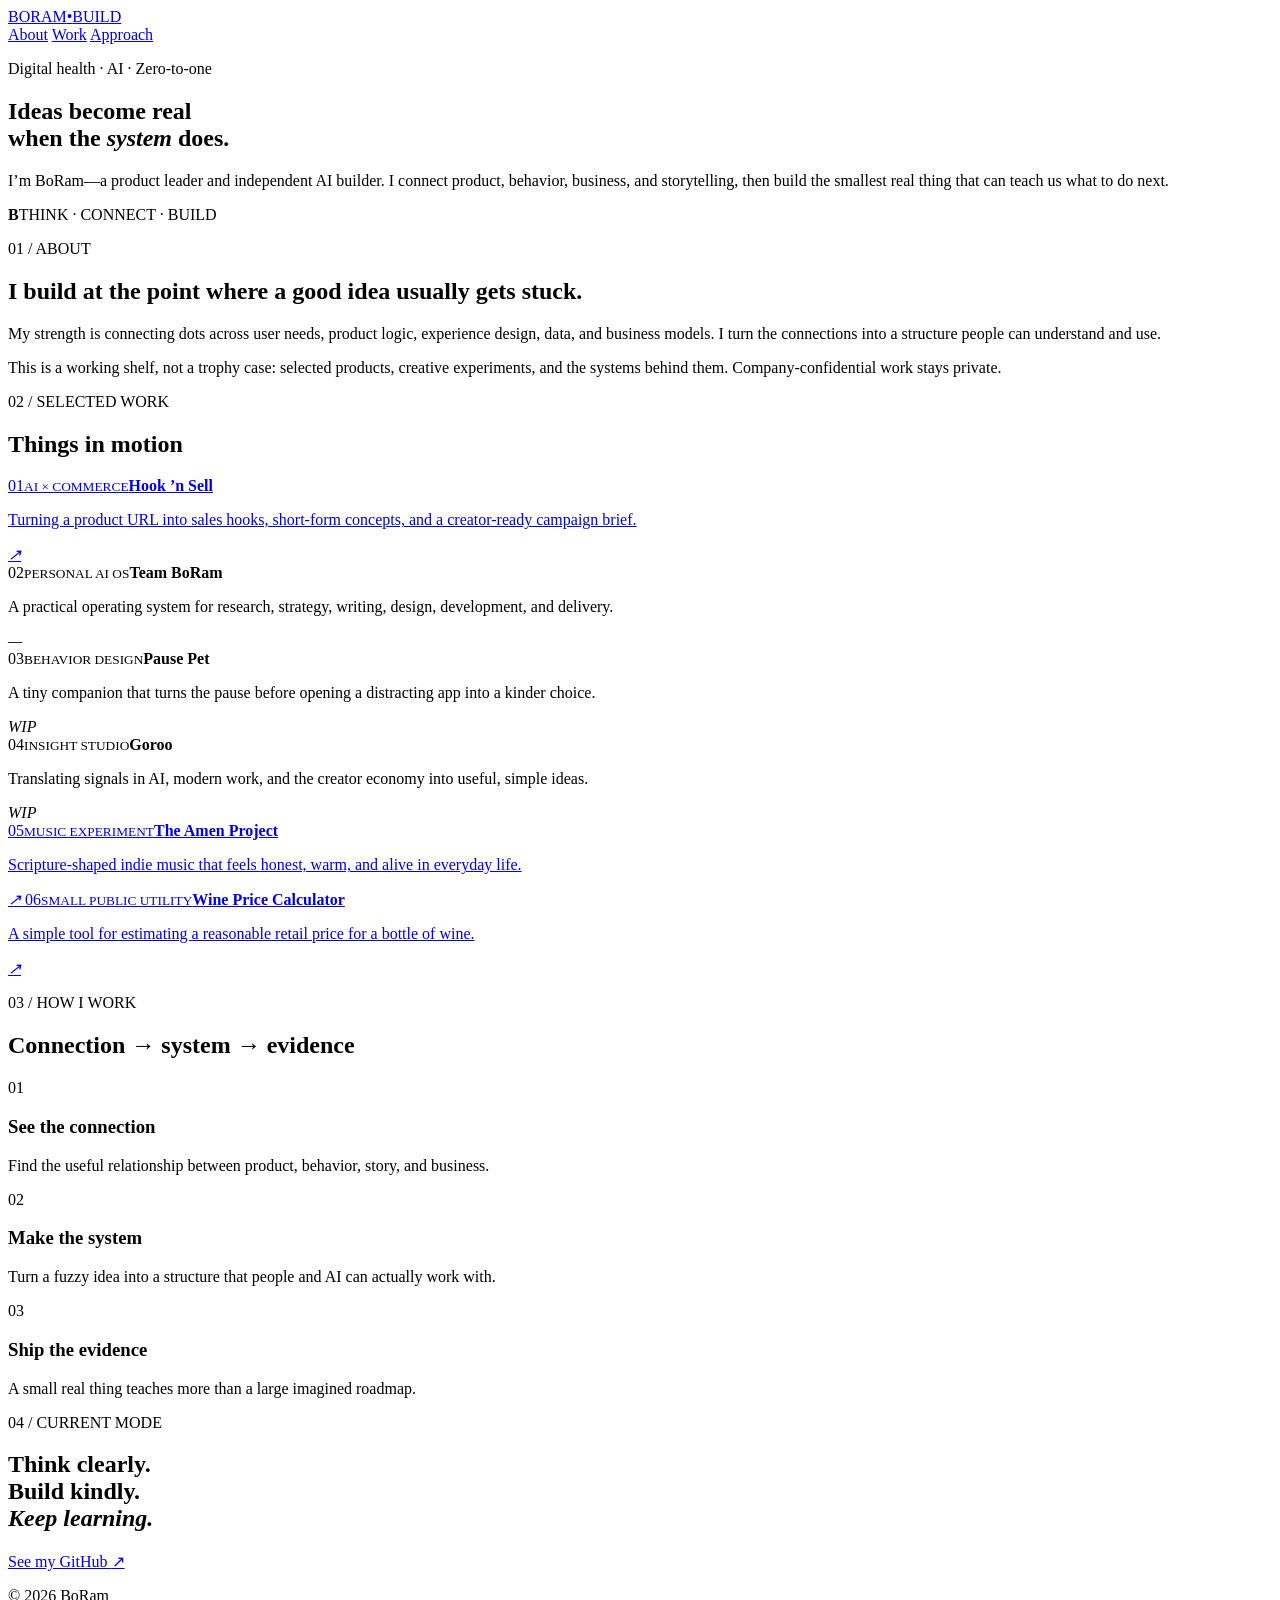
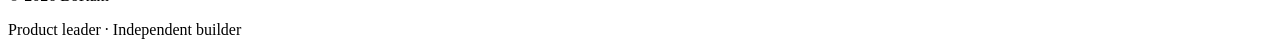
==== boram/index.html @ 6b2e0117 "Add public boram website" ====
<!DOCTYPE html>
<html lang="en">
<head>
  <meta charset="utf-8">
  <meta name="viewport" content="width=device-width, initial-scale=1">
  <meta name="description" content="BoRam is a digital health and AI product leader who turns ideas into clear, useful, buildable systems.">
  <meta name="theme-color" content="#f3efe6">
  <meta property="og:title" content="BoRam — Product leader &amp; independent AI builder">
  <meta property="og:description" content="Connecting product, behavior, AI, and storytelling—then building the smallest real thing that can teach us what to do next.">
  <meta property="og:type" content="website">
  <title>BoRam — Product leader &amp; independent AI builder</title>
  <link rel="stylesheet" href="styles.css">
</head>
<body>
  <header class="site-header wrap">
    <a class="wordmark" href="#top" aria-label="BoRam home">BORAM<span>•</span>BUILD</a>
    <nav aria-label="Main navigation">
      <a href="#about">About</a>
      <a href="#work">Work</a>
      <a href="#approach">Approach</a>
    </nav>
  </header>

  <main id="top">
    <section class="hero wrap">
      <p class="eyebrow"><span></span> Digital health · AI · Zero-to-one</p>
      <h1>Ideas become real<br>when the <em>system</em> does.</h1>
      <div class="hero-foot">
        <p>I’m BoRam—a product leader and independent AI builder. I connect product, behavior, business, and storytelling, then build the smallest real thing that can teach us what to do next.</p>
        <div class="stamp" aria-hidden="true"><b>B</b><span>THINK · CONNECT · BUILD</span></div>
      </div>
    </section>

    <section id="about" class="about band">
      <div class="wrap split">
        <p class="section-no">01 / ABOUT</p>
        <div>
          <h2>I build at the point where a good idea usually gets stuck.</h2>
          <div class="columns">
            <p>My strength is connecting dots across user needs, product logic, experience design, data, and business models. I turn the connections into a structure people can understand and use.</p>
            <p>This is a working shelf, not a trophy case: selected products, creative experiments, and the systems behind them. Company-confidential work stays private.</p>
          </div>
        </div>
      </div>
    </section>

    <section id="work" class="work wrap">
      <div class="section-title split">
        <p class="section-no">02 / SELECTED WORK</p>
        <h2>Things in motion</h2>
      </div>
      <div class="project-list">
        <a class="project" href="https://www.instagram.com/hooknsell/" target="_blank" rel="noreferrer">
          <span class="num">01</span><span><small>AI × COMMERCE</small><strong>Hook ’n Sell</strong></span>
          <p>Turning a product URL into sales hooks, short-form concepts, and a creator-ready campaign brief.</p><i>↗</i>
        </a>
        <article class="project">
          <span class="num">02</span><span><small>PERSONAL AI OS</small><strong>Team BoRam</strong></span>
          <p>A practical operating system for research, strategy, writing, design, development, and delivery.</p><i>—</i>
        </article>
        <article class="project">
          <span class="num">03</span><span><small>BEHAVIOR DESIGN</small><strong>Pause Pet</strong></span>
          <p>A tiny companion that turns the pause before opening a distracting app into a kinder choice.</p><i>WIP</i>
        </article>
        <article class="project">
          <span class="num">04</span><span><small>INSIGHT STUDIO</small><strong>Goroo</strong></span>
          <p>Translating signals in AI, modern work, and the creator economy into useful, simple ideas.</p><i>WIP</i>
        </article>
        <a class="project" href="https://www.youtube.com/@theamenproject-b2v" target="_blank" rel="noreferrer">
          <span class="num">05</span><span><small>MUSIC EXPERIMENT</small><strong>The Amen Project</strong></span>
          <p>Scripture-shaped indie music that feels honest, warm, and alive in everyday life.</p><i>↗</i>
        </a>
        <a class="project" href="https://github.com/BB-BK-TK/wine_price_calculator" target="_blank" rel="noreferrer">
          <span class="num">06</span><span><small>SMALL PUBLIC UTILITY</small><strong>Wine Price Calculator</strong></span>
          <p>A simple tool for estimating a reasonable retail price for a bottle of wine.</p><i>↗</i>
        </a>
      </div>
    </section>

    <section id="approach" class="approach">
      <div class="wrap">
        <div class="section-title split inverse">
          <p class="section-no">03 / HOW I WORK</p>
          <h2>Connection → system → evidence</h2>
        </div>
        <div class="principles">
          <article><span>01</span><h3>See the connection</h3><p>Find the useful relationship between product, behavior, story, and business.</p></article>
          <article><span>02</span><h3>Make the system</h3><p>Turn a fuzzy idea into a structure that people and AI can actually work with.</p></article>
          <article><span>03</span><h3>Ship the evidence</h3><p>A small real thing teaches more than a large imagined roadmap.</p></article>
        </div>
      </div>
    </section>

    <section class="closing wrap">
      <p class="section-no">04 / CURRENT MODE</p>
      <h2>Think clearly.<br>Build kindly.<br><em>Keep learning.</em></h2>
      <a class="button" href="https://github.com/BB-BK-TK" target="_blank" rel="noreferrer">See my GitHub <span>↗</span></a>
    </section>
  </main>

  <footer class="wrap"><p>© 2026 BoRam</p><p>Product leader · Independent builder</p></footer>
</body>
</html>
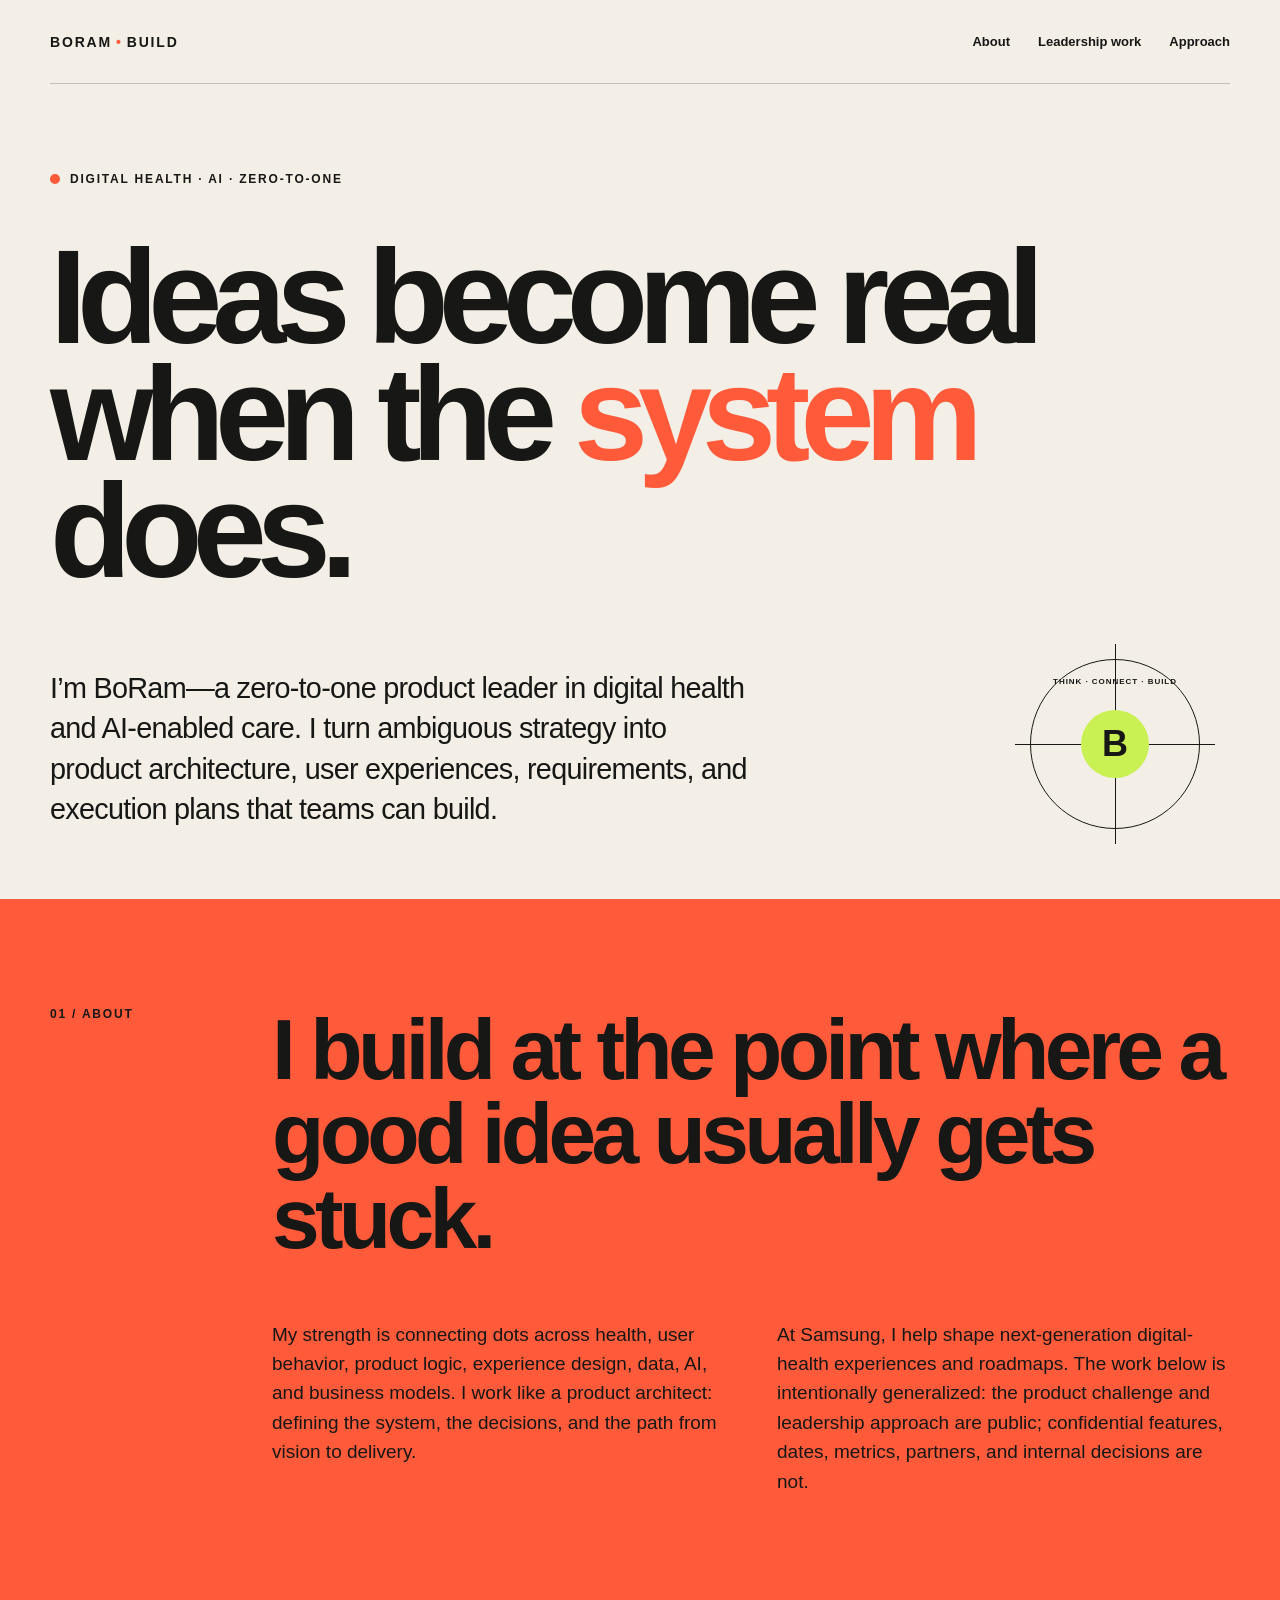
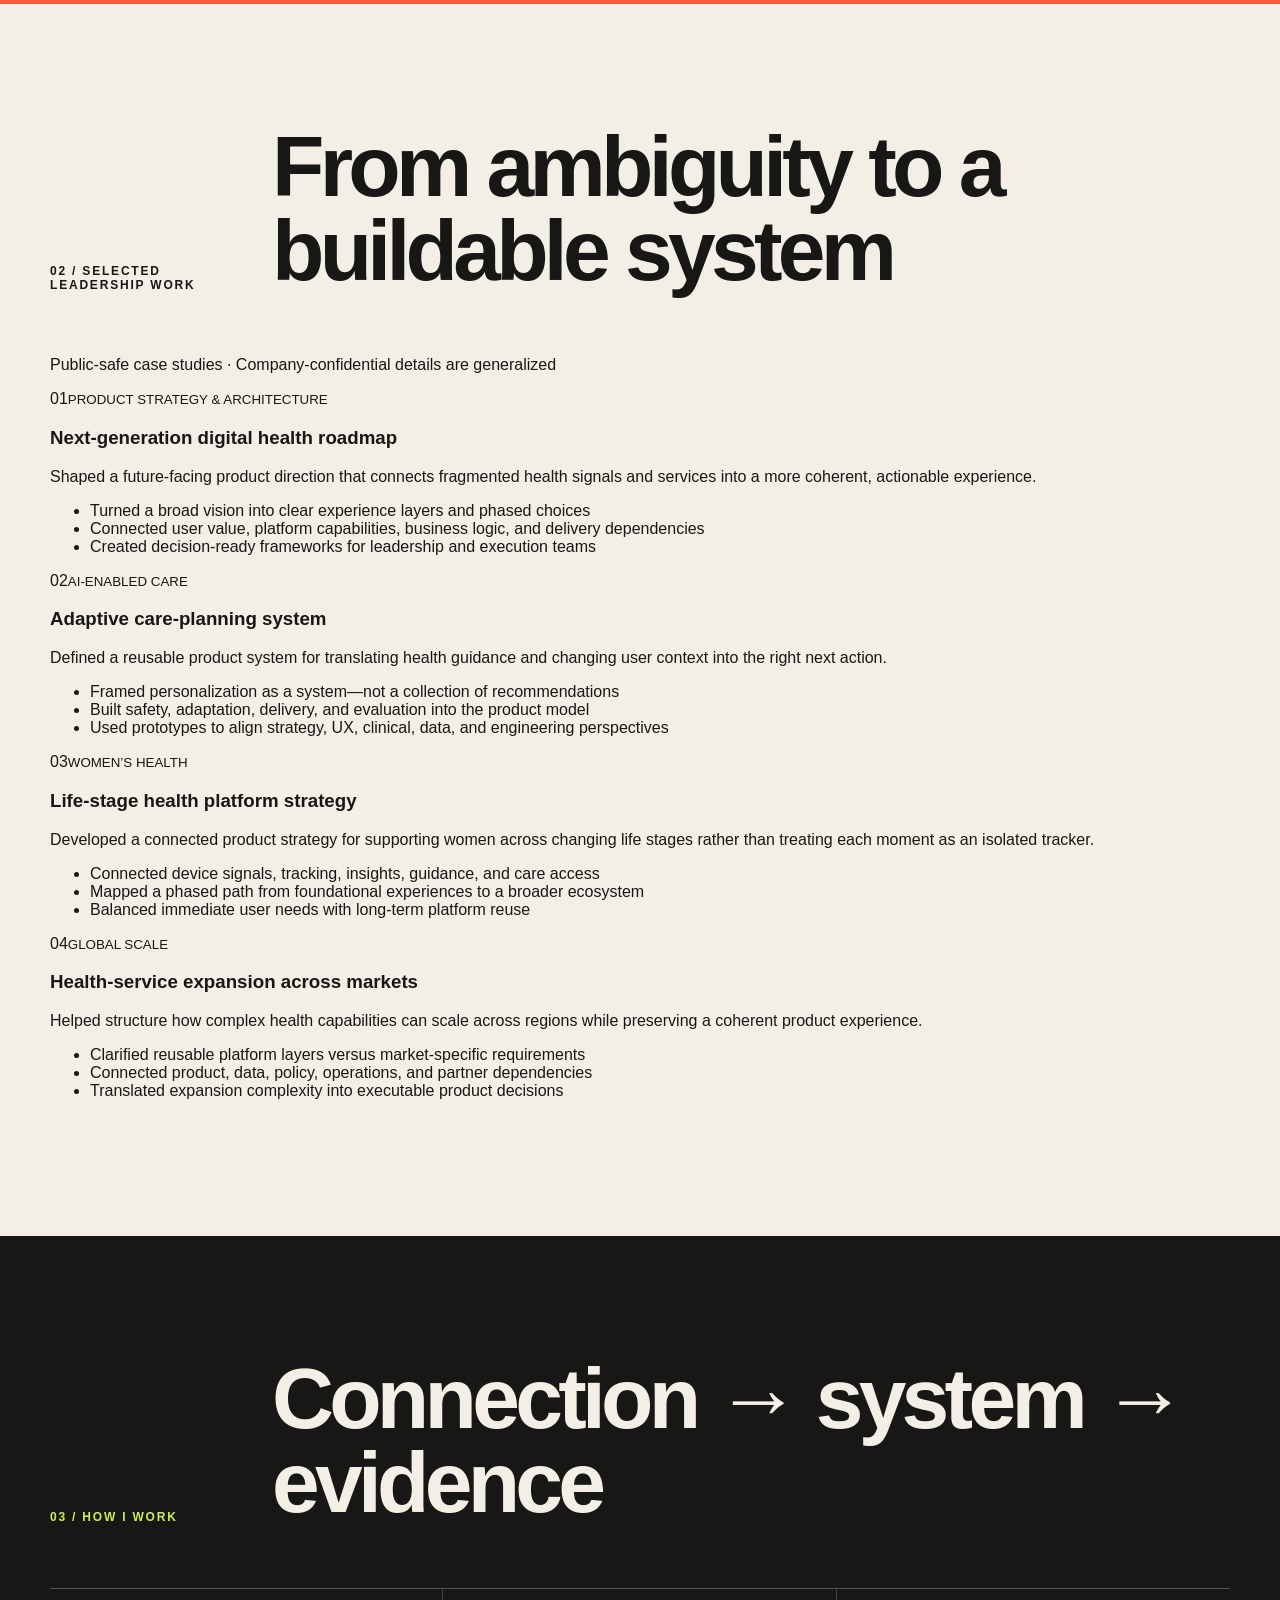
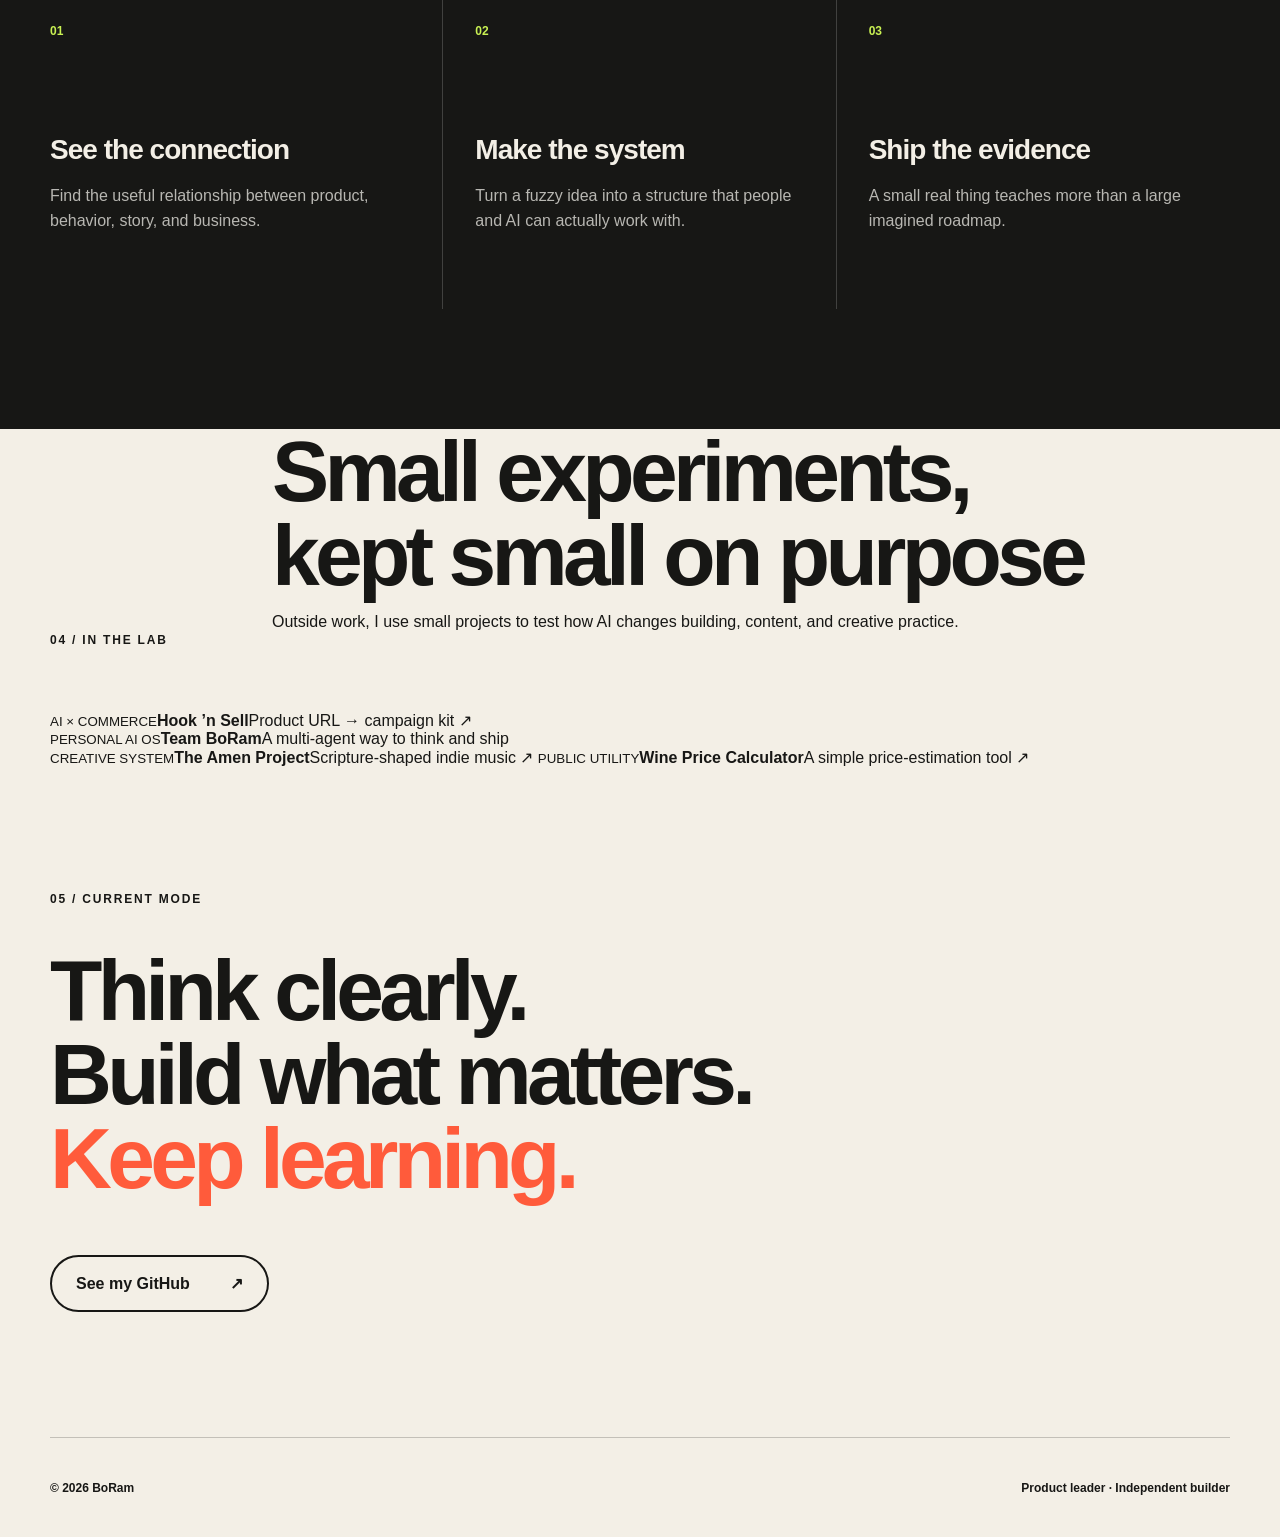
==== commit db236077: "Reframe BoRam site around professional leadership work" ====
--- a/boram/index.html
+++ b/boram/index.html
@@ -5,10 +5,10 @@
   <meta name="viewport" content="width=device-width, initial-scale=1">
   <meta name="description" content="BoRam is a digital health and AI product leader who turns ideas into clear, useful, buildable systems.">
   <meta name="theme-color" content="#f3efe6">
-  <meta property="og:title" content="BoRam — Product leader &amp; independent AI builder">
-  <meta property="og:description" content="Connecting product, behavior, AI, and storytelling—then building the smallest real thing that can teach us what to do next.">
+  <meta property="og:title" content="BoRam — Zero-to-One Product Leader">
+  <meta property="og:description" content="Digital health and AI product leadership: turning ambiguous strategy into decision-ready systems, experiences, and execution.">
   <meta property="og:type" content="website">
-  <title>BoRam — Product leader &amp; independent AI builder</title>
+  <title>BoRam — Zero-to-One Product Leader</title>
   <link rel="stylesheet" href="styles.css">
 </head>
 <body>
@@ -16,7 +16,7 @@
     <a class="wordmark" href="#top" aria-label="BoRam home">BORAM<span>•</span>BUILD</a>
     <nav aria-label="Main navigation">
       <a href="#about">About</a>
-      <a href="#work">Work</a>
+      <a href="#work">Leadership work</a>
       <a href="#approach">Approach</a>
     </nav>
   </header>
@@ -26,7 +26,7 @@
       <p class="eyebrow"><span></span> Digital health · AI · Zero-to-one</p>
       <h1>Ideas become real<br>when the <em>system</em> does.</h1>
       <div class="hero-foot">
-        <p>I’m BoRam—a product leader and independent AI builder. I connect product, behavior, business, and storytelling, then build the smallest real thing that can teach us what to do next.</p>
+        <p>I’m BoRam—a zero-to-one product leader in digital health and AI-enabled care. I turn ambiguous strategy into product architecture, user experiences, requirements, and execution plans that teams can build.</p>
         <div class="stamp" aria-hidden="true"><b>B</b><span>THINK · CONNECT · BUILD</span></div>
       </div>
     </section>
@@ -37,8 +37,8 @@
         <div>
           <h2>I build at the point where a good idea usually gets stuck.</h2>
           <div class="columns">
-            <p>My strength is connecting dots across user needs, product logic, experience design, data, and business models. I turn the connections into a structure people can understand and use.</p>
-            <p>This is a working shelf, not a trophy case: selected products, creative experiments, and the systems behind them. Company-confidential work stays private.</p>
+            <p>My strength is connecting dots across health, user behavior, product logic, experience design, data, AI, and business models. I work like a product architect: defining the system, the decisions, and the path from vision to delivery.</p>
+            <p>At Samsung, I help shape next-generation digital-health experiences and roadmaps. The work below is intentionally generalized: the product challenge and leadership approach are public; confidential features, dates, metrics, partners, and internal decisions are not.</p>
           </div>
         </div>
       </div>
@@ -46,34 +46,35 @@
 
     <section id="work" class="work wrap">
       <div class="section-title split">
-        <p class="section-no">02 / SELECTED WORK</p>
-        <h2>Things in motion</h2>
+        <p class="section-no">02 / SELECTED LEADERSHIP WORK</p>
+        <h2>From ambiguity to a buildable system</h2>
       </div>
-      <div class="project-list">
-        <a class="project" href="https://www.instagram.com/hooknsell/" target="_blank" rel="noreferrer">
-          <span class="num">01</span><span><small>AI × COMMERCE</small><strong>Hook ’n Sell</strong></span>
-          <p>Turning a product URL into sales hooks, short-form concepts, and a creator-ready campaign brief.</p><i>↗</i>
-        </a>
-        <article class="project">
-          <span class="num">02</span><span><small>PERSONAL AI OS</small><strong>Team BoRam</strong></span>
-          <p>A practical operating system for research, strategy, writing, design, development, and delivery.</p><i>—</i>
+      <p class="confidentiality">Public-safe case studies · Company-confidential details are generalized</p>
+      <div class="case-grid">
+        <article class="case">
+          <div class="case-head"><span>01</span><small>PRODUCT STRATEGY &amp; ARCHITECTURE</small></div>
+          <h3>Next-generation digital health roadmap</h3>
+          <p>Shaped a future-facing product direction that connects fragmented health signals and services into a more coherent, actionable experience.</p>
+          <ul><li>Turned a broad vision into clear experience layers and phased choices</li><li>Connected user value, platform capabilities, business logic, and delivery dependencies</li><li>Created decision-ready frameworks for leadership and execution teams</li></ul>
         </article>
-        <article class="project">
-          <span class="num">03</span><span><small>BEHAVIOR DESIGN</small><strong>Pause Pet</strong></span>
-          <p>A tiny companion that turns the pause before opening a distracting app into a kinder choice.</p><i>WIP</i>
+        <article class="case featured">
+          <div class="case-head"><span>02</span><small>AI-ENABLED CARE</small></div>
+          <h3>Adaptive care-planning system</h3>
+          <p>Defined a reusable product system for translating health guidance and changing user context into the right next action.</p>
+          <ul><li>Framed personalization as a system—not a collection of recommendations</li><li>Built safety, adaptation, delivery, and evaluation into the product model</li><li>Used prototypes to align strategy, UX, clinical, data, and engineering perspectives</li></ul>
         </article>
-        <article class="project">
-          <span class="num">04</span><span><small>INSIGHT STUDIO</small><strong>Goroo</strong></span>
-          <p>Translating signals in AI, modern work, and the creator economy into useful, simple ideas.</p><i>WIP</i>
+        <article class="case">
+          <div class="case-head"><span>03</span><small>WOMEN’S HEALTH</small></div>
+          <h3>Life-stage health platform strategy</h3>
+          <p>Developed a connected product strategy for supporting women across changing life stages rather than treating each moment as an isolated tracker.</p>
+          <ul><li>Connected device signals, tracking, insights, guidance, and care access</li><li>Mapped a phased path from foundational experiences to a broader ecosystem</li><li>Balanced immediate user needs with long-term platform reuse</li></ul>
         </article>
-        <a class="project" href="https://www.youtube.com/@theamenproject-b2v" target="_blank" rel="noreferrer">
-          <span class="num">05</span><span><small>MUSIC EXPERIMENT</small><strong>The Amen Project</strong></span>
-          <p>Scripture-shaped indie music that feels honest, warm, and alive in everyday life.</p><i>↗</i>
-        </a>
-        <a class="project" href="https://github.com/BB-BK-TK/wine_price_calculator" target="_blank" rel="noreferrer">
-          <span class="num">06</span><span><small>SMALL PUBLIC UTILITY</small><strong>Wine Price Calculator</strong></span>
-          <p>A simple tool for estimating a reasonable retail price for a bottle of wine.</p><i>↗</i>
-        </a>
+        <article class="case">
+          <div class="case-head"><span>04</span><small>GLOBAL SCALE</small></div>
+          <h3>Health-service expansion across markets</h3>
+          <p>Helped structure how complex health capabilities can scale across regions while preserving a coherent product experience.</p>
+          <ul><li>Clarified reusable platform layers versus market-specific requirements</li><li>Connected product, data, policy, operations, and partner dependencies</li><li>Translated expansion complexity into executable product decisions</li></ul>
+        </article>
       </div>
     </section>
 
@@ -91,9 +92,22 @@
       </div>
     </section>
 
+    <section class="lab wrap">
+      <div class="section-title split">
+        <p class="section-no">04 / IN THE LAB</p>
+        <div><h2>Small experiments,<br>kept small on purpose</h2><p class="lab-intro">Outside work, I use small projects to test how AI changes building, content, and creative practice.</p></div>
+      </div>
+      <div class="lab-list">
+        <a href="https://www.instagram.com/hooknsell/" target="_blank" rel="noreferrer"><small>AI × COMMERCE</small><strong>Hook ’n Sell</strong><span>Product URL → campaign kit ↗</span></a>
+        <article><small>PERSONAL AI OS</small><strong>Team BoRam</strong><span>A multi-agent way to think and ship</span></article>
+        <a href="https://www.youtube.com/@theamenproject-b2v" target="_blank" rel="noreferrer"><small>CREATIVE SYSTEM</small><strong>The Amen Project</strong><span>Scripture-shaped indie music ↗</span></a>
+        <a href="https://github.com/BB-BK-TK/wine_price_calculator" target="_blank" rel="noreferrer"><small>PUBLIC UTILITY</small><strong>Wine Price Calculator</strong><span>A simple price-estimation tool ↗</span></a>
+      </div>
+    </section>
+
     <section class="closing wrap">
-      <p class="section-no">04 / CURRENT MODE</p>
-      <h2>Think clearly.<br>Build kindly.<br><em>Keep learning.</em></h2>
+      <p class="section-no">05 / CURRENT MODE</p>
+      <h2>Think clearly.<br>Build what matters.<br><em>Keep learning.</em></h2>
       <a class="button" href="https://github.com/BB-BK-TK" target="_blank" rel="noreferrer">See my GitHub <span>↗</span></a>
     </section>
   </main>
--- a/boram/styles.css
+++ b/boram/styles.css
@@ -0,0 +1,9 @@
+:root{--paper:#f3efe6;--ink:#171715;--coral:#ff5b3b;--lime:#c9f153;--muted:#6d6960;--line:rgba(23,23,21,.22)}
+*{box-sizing:border-box}html{scroll-behavior:smooth}body{margin:0;background:var(--paper);color:var(--ink);font-family:Arial,"Helvetica Neue",sans-serif}a{color:inherit;text-decoration:none}.wrap{width:min(1180px,calc(100% - 48px));margin:auto}
+.site-header{height:84px;display:flex;align-items:center;justify-content:space-between;border-bottom:1px solid var(--line)}.wordmark{font-size:14px;font-weight:900;letter-spacing:.13em}.wordmark span{color:var(--coral);margin:0 4px}.site-header nav{display:flex;gap:28px;font-size:13px;font-weight:800}.site-header nav a:hover{color:var(--coral)}
+.hero{min-height:720px;padding:88px 0 70px}.eyebrow,.section-no{margin:0;font-size:12px;font-weight:900;letter-spacing:.15em;text-transform:uppercase}.eyebrow{display:flex;align-items:center;gap:10px}.eyebrow span{width:10px;height:10px;background:var(--coral);border-radius:50%}.hero h1{margin:52px 0 0;font-size:clamp(64px,10.4vw,142px);line-height:.88;letter-spacing:-.075em}.hero h1 em,.closing em{color:var(--coral);font-style:normal}.hero-foot{margin-top:70px;display:grid;grid-template-columns:1fr 200px;gap:50px;align-items:end}.hero-foot>p{max-width:700px;margin:0;font-size:clamp(20px,2.25vw,29px);line-height:1.4;letter-spacing:-.025em}.stamp{width:170px;height:170px;border:1px solid var(--ink);border-radius:50%;display:grid;place-items:center;position:relative}.stamp:before,.stamp:after{content:"";position:absolute;background:var(--ink)}.stamp:before{width:1px;height:200px}.stamp:after{height:1px;width:200px}.stamp b{z-index:1;width:68px;height:68px;border-radius:50%;display:grid;place-items:center;background:var(--lime);font-size:36px}.stamp span{position:absolute;top:17px;font-size:8px;letter-spacing:.12em;font-weight:900}
+.band{background:var(--coral);padding:108px 0}.split{display:grid;grid-template-columns:190px 1fr;gap:32px}.about h2,.section-title h2,.closing h2{margin:0;font-size:clamp(44px,6.7vw,86px);line-height:.98;letter-spacing:-.055em}.columns{display:grid;grid-template-columns:1fr 1fr;gap:52px;margin-top:60px}.columns p{margin:0;font-size:19px;line-height:1.55}
+.work{padding:120px 0}.section-title{align-items:end;margin-bottom:64px}.project-list{border-top:1px solid var(--ink)}.project{min-height:150px;display:grid;grid-template-columns:60px 245px 1fr 44px;gap:26px;align-items:center;border-bottom:1px solid var(--line);transition:background .18s,padding .18s}.project[href]:hover{background:var(--lime);padding:0 22px}.project .num{font-size:12px;font-weight:900}.project small{display:block;margin-bottom:8px;color:var(--muted);font-weight:800;letter-spacing:.12em}.project strong{font-size:30px;letter-spacing:-.04em}.project p{max-width:600px;margin:0;color:var(--muted);font-size:16px;line-height:1.5}.project i{text-align:right;font-style:normal;font-size:14px;font-weight:900}
+.approach{padding:120px 0;background:var(--ink);color:var(--paper)}.inverse .section-no{color:var(--lime)}.principles{display:grid;grid-template-columns:repeat(3,1fr);border-top:1px solid rgba(255,255,255,.25)}.principles article{min-height:320px;padding:32px;border-right:1px solid rgba(255,255,255,.18)}.principles article:first-child{padding-left:0}.principles article:last-child{border:0}.principles span{color:var(--lime);font-size:12px;font-weight:900}.principles h3{margin:95px 0 18px;font-size:28px;letter-spacing:-.035em}.principles p{color:#b8b7b2;font-size:16px;line-height:1.55}
+.closing{padding:125px 0}.closing h2{margin:42px 0 55px}.button{display:inline-flex;gap:40px;align-items:center;padding:17px 24px;border:2px solid var(--ink);border-radius:999px;font-weight:900}.button:hover{background:var(--ink);color:var(--paper)}footer{min-height:100px;display:flex;justify-content:space-between;align-items:center;border-top:1px solid var(--line);font-size:12px;font-weight:800}
+@media(max-width:760px){.wrap{width:min(100% - 28px,1180px)}.site-header{height:70px}.site-header nav{gap:14px}.site-header nav a:first-child{display:none}.hero{min-height:auto;padding:68px 0}.hero h1{font-size:clamp(58px,17vw,90px)}.hero-foot,.split,.columns,.principles{grid-template-columns:1fr}.stamp{display:none}.band,.work,.approach,.closing{padding:76px 0}.split,.columns{gap:34px}.section-title{gap:30px}.project{grid-template-columns:38px 1fr 34px;padding:25px 0;gap:16px}.project p{grid-column:2/4}.project i{grid-column:3;grid-row:1}.project[href]:hover{padding:25px 10px}.principles article,.principles article:first-child{min-height:auto;padding:32px 0;border-right:0;border-bottom:1px solid rgba(255,255,255,.18)}.principles h3{margin-top:34px}footer{padding:28px 0;gap:8px;align-items:flex-start;flex-direction:column}}
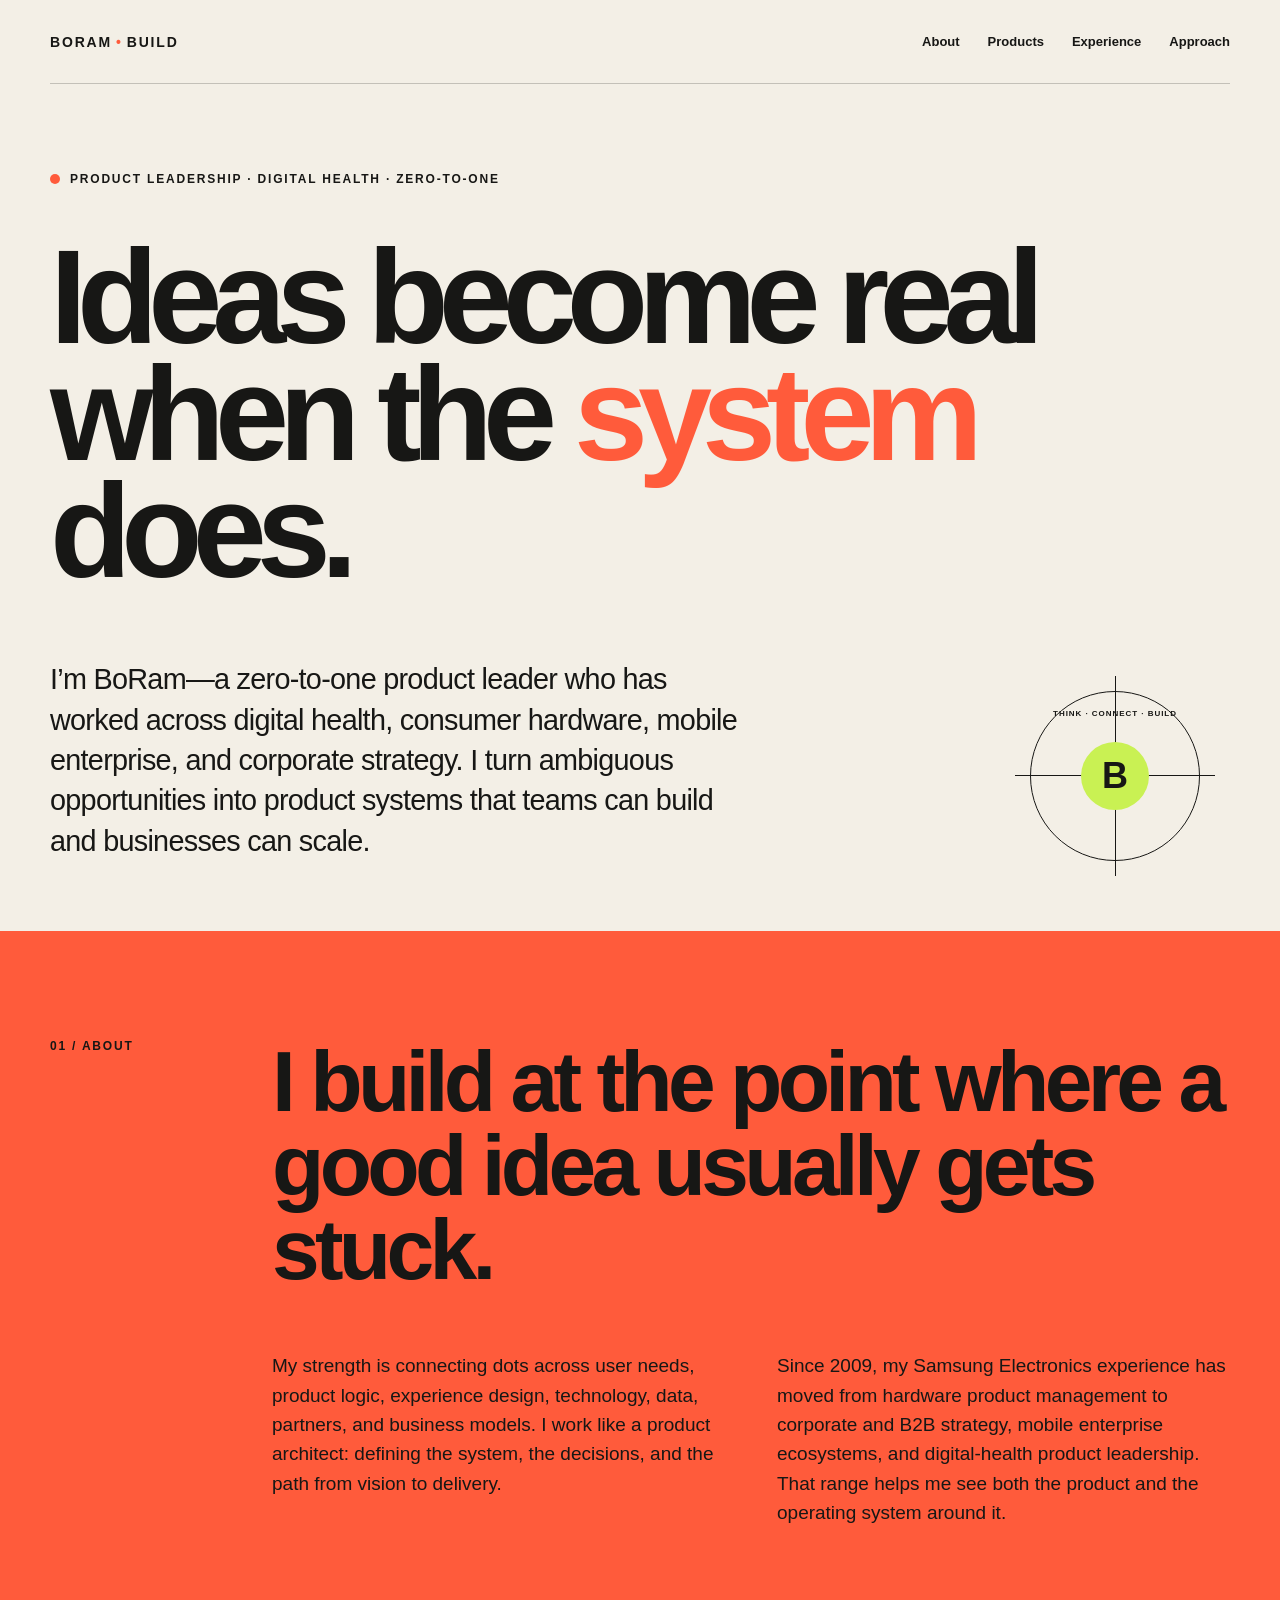
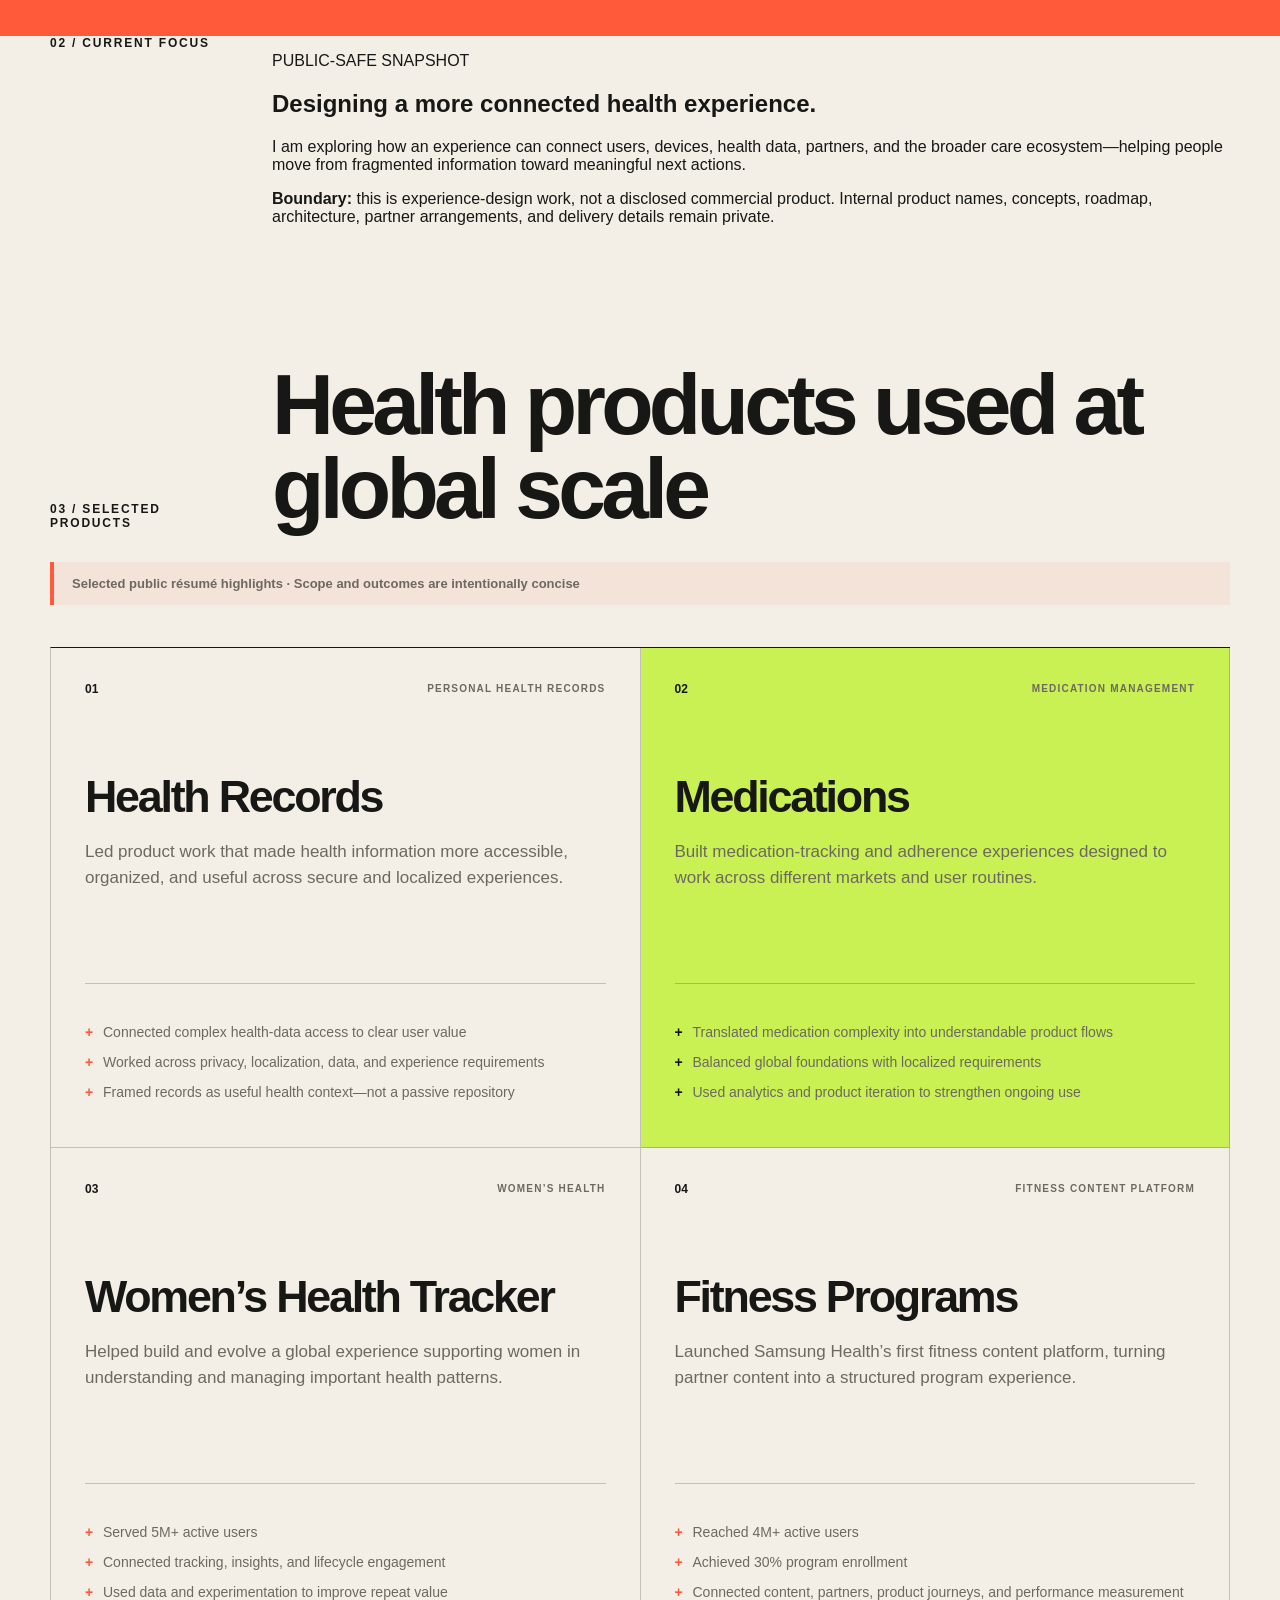
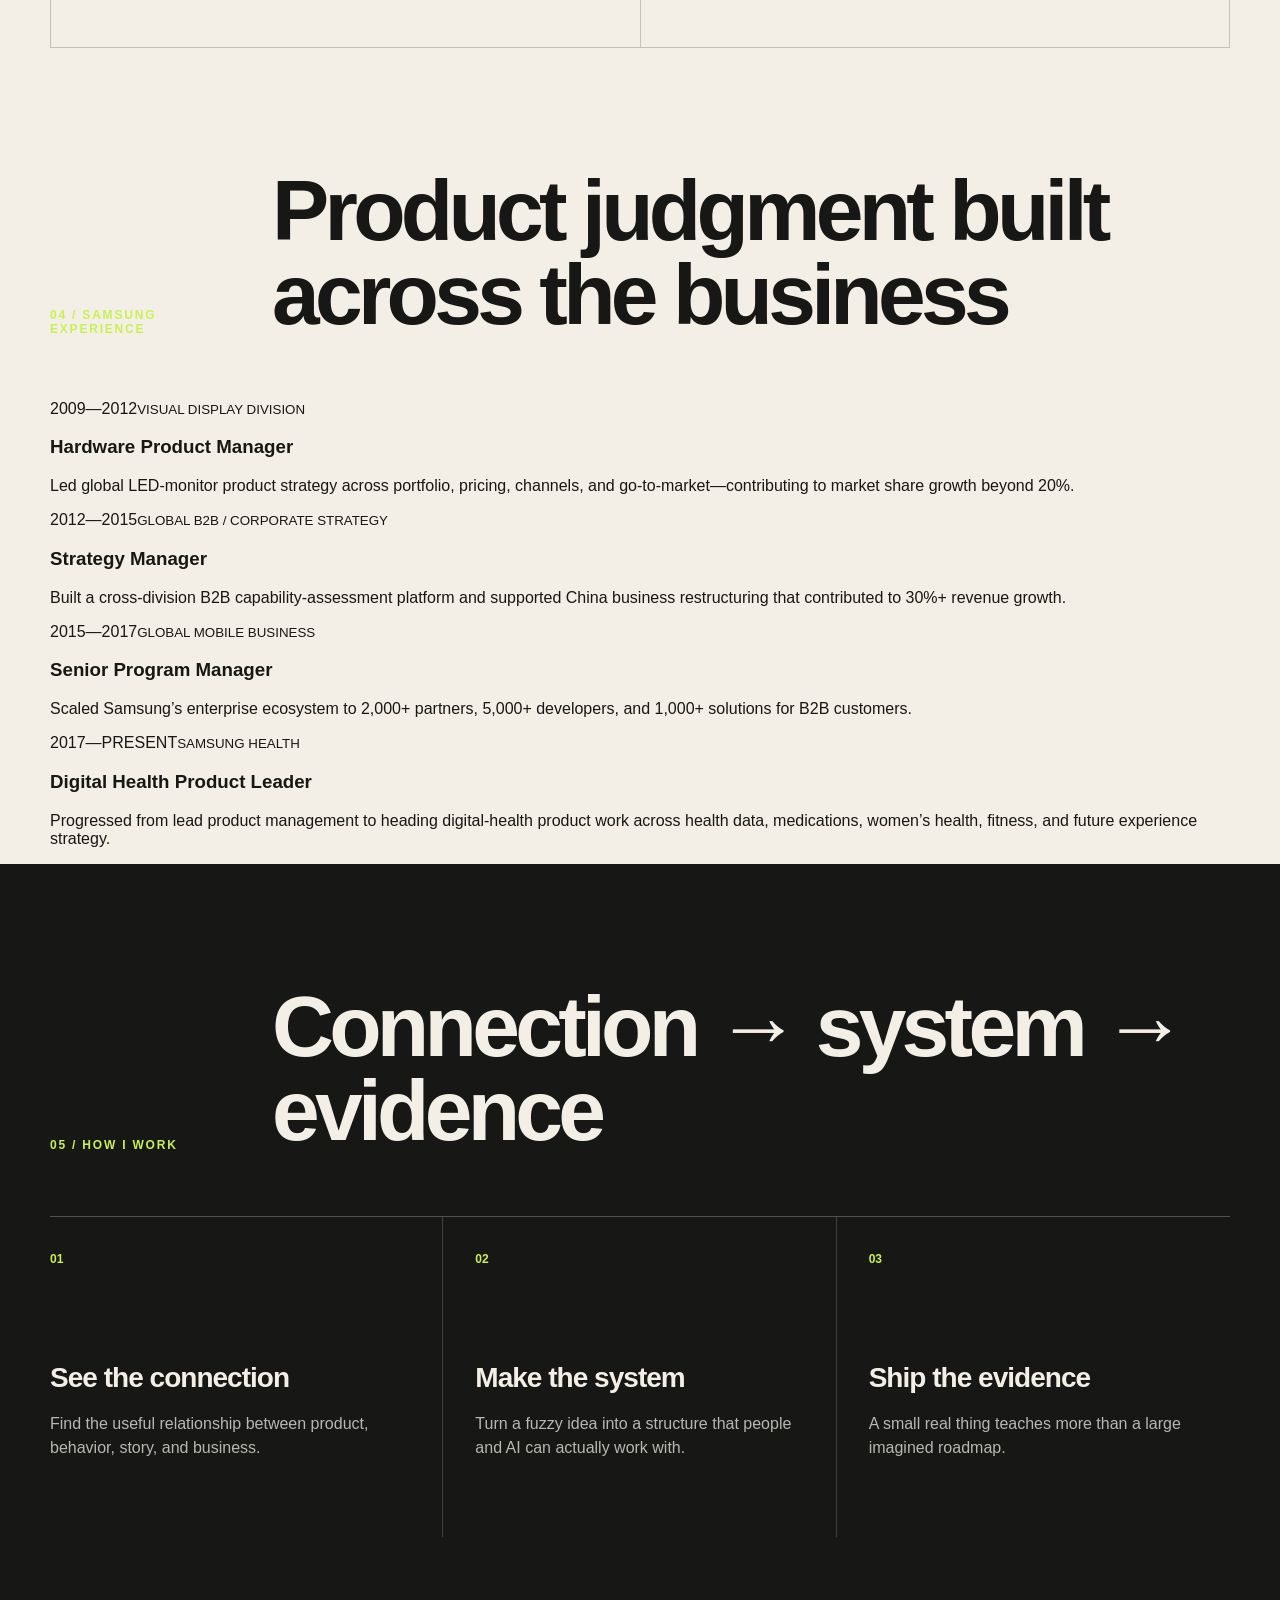
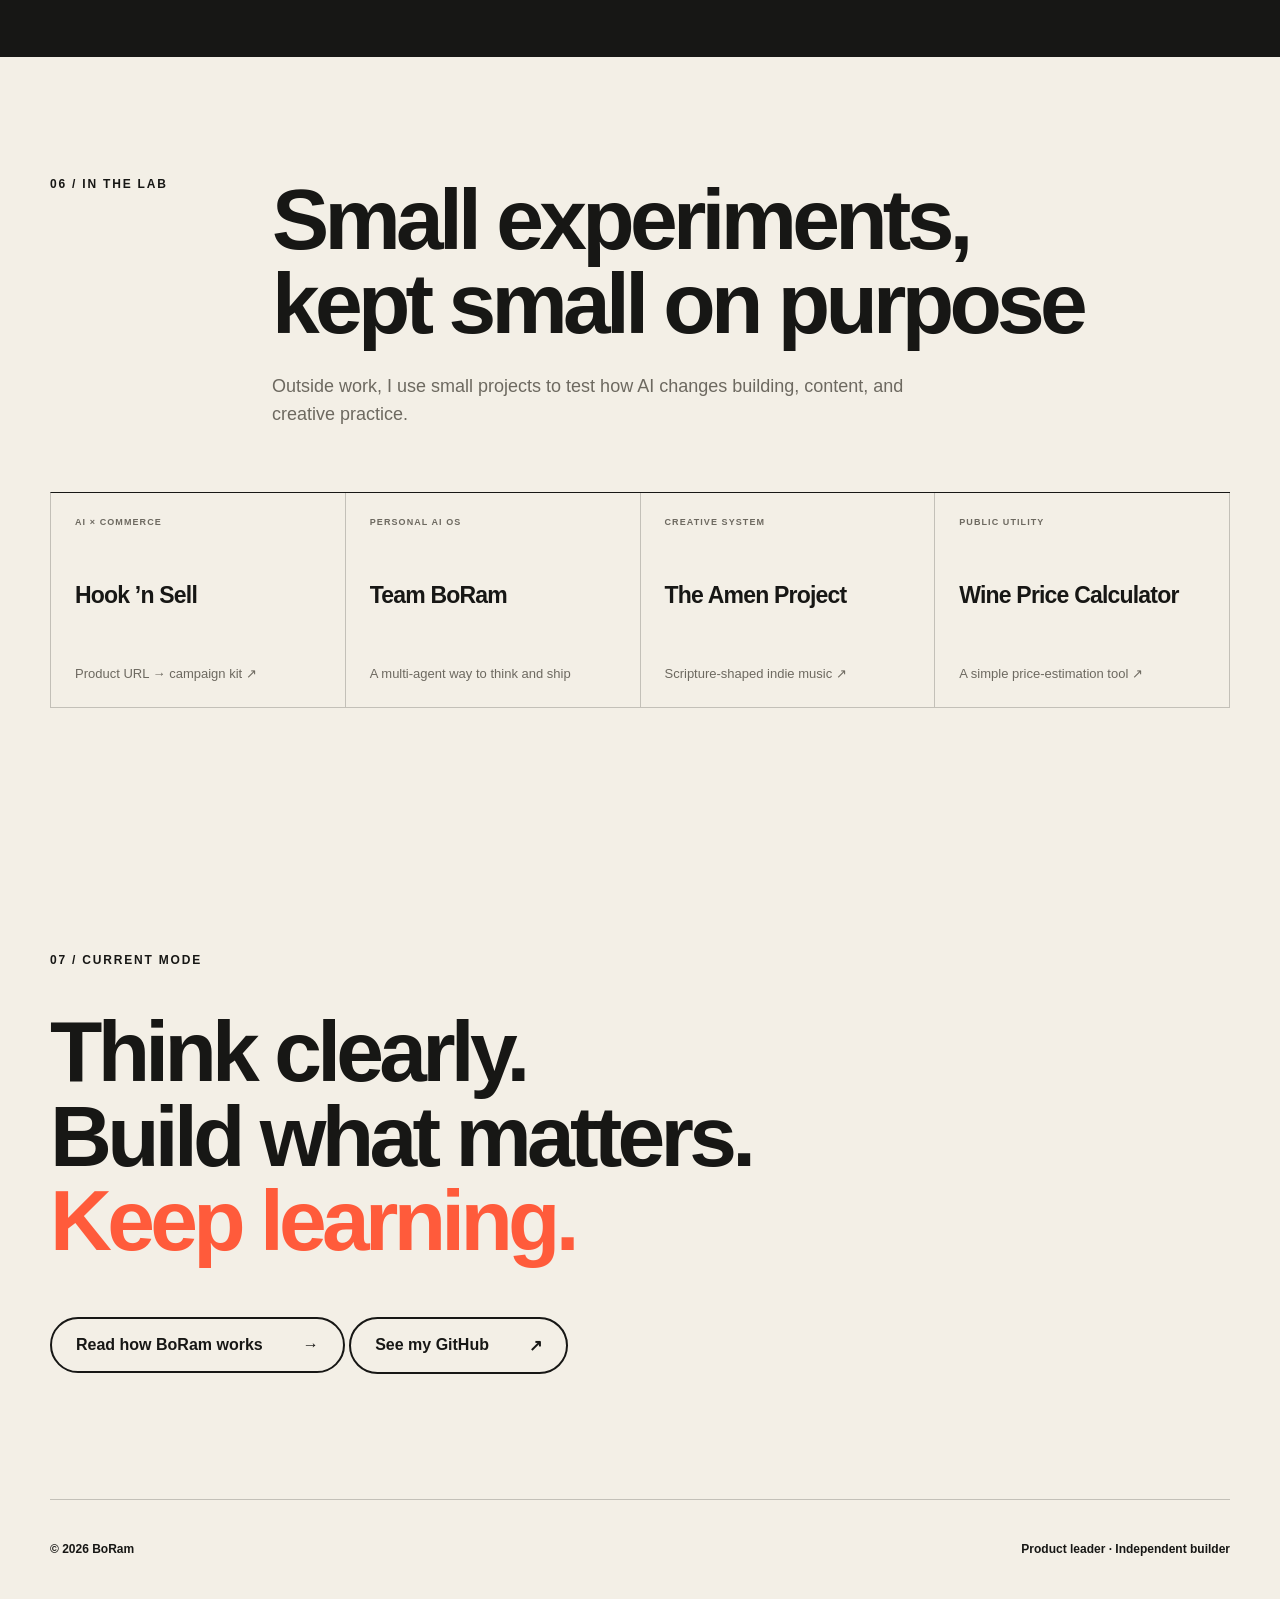
==== commit 5a7dc67e: "Publish approved BoRam portfolio and public work guide" ====
--- a/boram/index.html
+++ b/boram/index.html
@@ -3,10 +3,10 @@
 <head>
   <meta charset="utf-8">
   <meta name="viewport" content="width=device-width, initial-scale=1">
-  <meta name="description" content="BoRam is a digital health and AI product leader who turns ideas into clear, useful, buildable systems.">
+  <meta name="description" content="BoRam is a zero-to-one product leader with experience across digital health, consumer hardware, enterprise ecosystems, and corporate strategy.">
   <meta name="theme-color" content="#f3efe6">
   <meta property="og:title" content="BoRam — Zero-to-One Product Leader">
-  <meta property="og:description" content="Digital health and AI product leadership: turning ambiguous strategy into decision-ready systems, experiences, and execution.">
+  <meta property="og:description" content="Product leadership across digital health, hardware, enterprise ecosystems, and corporate strategy.">
   <meta property="og:type" content="website">
   <title>BoRam — Zero-to-One Product Leader</title>
   <link rel="stylesheet" href="styles.css">
@@ -16,17 +16,18 @@
     <a class="wordmark" href="#top" aria-label="BoRam home">BORAM<span>•</span>BUILD</a>
     <nav aria-label="Main navigation">
       <a href="#about">About</a>
-      <a href="#work">Leadership work</a>
+      <a href="#work">Products</a>
+      <a href="#experience">Experience</a>
       <a href="#approach">Approach</a>
     </nav>
   </header>
 
   <main id="top">
     <section class="hero wrap">
-      <p class="eyebrow"><span></span> Digital health · AI · Zero-to-one</p>
+      <p class="eyebrow"><span></span> Product leadership · Digital health · Zero-to-one</p>
       <h1>Ideas become real<br>when the <em>system</em> does.</h1>
       <div class="hero-foot">
-        <p>I’m BoRam—a zero-to-one product leader in digital health and AI-enabled care. I turn ambiguous strategy into product architecture, user experiences, requirements, and execution plans that teams can build.</p>
+        <p>I’m BoRam—a zero-to-one product leader who has worked across digital health, consumer hardware, mobile enterprise, and corporate strategy. I turn ambiguous opportunities into product systems that teams can build and businesses can scale.</p>
         <div class="stamp" aria-hidden="true"><b>B</b><span>THINK · CONNECT · BUILD</span></div>
       </div>
     </section>
@@ -37,51 +38,94 @@
         <div>
           <h2>I build at the point where a good idea usually gets stuck.</h2>
           <div class="columns">
-            <p>My strength is connecting dots across health, user behavior, product logic, experience design, data, AI, and business models. I work like a product architect: defining the system, the decisions, and the path from vision to delivery.</p>
-            <p>At Samsung, I help shape next-generation digital-health experiences and roadmaps. The work below is intentionally generalized: the product challenge and leadership approach are public; confidential features, dates, metrics, partners, and internal decisions are not.</p>
+            <p>My strength is connecting dots across user needs, product logic, experience design, technology, data, partners, and business models. I work like a product architect: defining the system, the decisions, and the path from vision to delivery.</p>
+            <p>Since 2009, my Samsung Electronics experience has moved from hardware product management to corporate and B2B strategy, mobile enterprise ecosystems, and digital-health product leadership. That range helps me see both the product and the operating system around it.</p>
           </div>
+        </div>
+      </div>
+    </section>
+
+    <section class="current-focus">
+      <div class="wrap split">
+        <p class="section-no">02 / CURRENT FOCUS</p>
+        <div class="focus-copy">
+          <p class="focus-label">PUBLIC-SAFE SNAPSHOT</p>
+          <h2>Designing a more connected health experience.</h2>
+          <p>I am exploring how an experience can connect users, devices, health data, partners, and the broader care ecosystem—helping people move from fragmented information toward meaningful next actions.</p>
+          <p class="boundary"><strong>Boundary:</strong> this is experience-design work, not a disclosed commercial product. Internal product names, concepts, roadmap, architecture, partner arrangements, and delivery details remain private.</p>
         </div>
       </div>
     </section>
 
     <section id="work" class="work wrap">
       <div class="section-title split">
-        <p class="section-no">02 / SELECTED LEADERSHIP WORK</p>
-        <h2>From ambiguity to a buildable system</h2>
+        <p class="section-no">03 / SELECTED PRODUCTS</p>
+        <h2>Health products used at global scale</h2>
       </div>
-      <p class="confidentiality">Public-safe case studies · Company-confidential details are generalized</p>
+      <p class="confidentiality">Selected public résumé highlights · Scope and outcomes are intentionally concise</p>
       <div class="case-grid">
         <article class="case">
-          <div class="case-head"><span>01</span><small>PRODUCT STRATEGY &amp; ARCHITECTURE</small></div>
-          <h3>Next-generation digital health roadmap</h3>
-          <p>Shaped a future-facing product direction that connects fragmented health signals and services into a more coherent, actionable experience.</p>
-          <ul><li>Turned a broad vision into clear experience layers and phased choices</li><li>Connected user value, platform capabilities, business logic, and delivery dependencies</li><li>Created decision-ready frameworks for leadership and execution teams</li></ul>
+          <div class="case-head"><span>01</span><small>PERSONAL HEALTH RECORDS</small></div>
+          <h3>Health Records</h3>
+          <p>Led product work that made health information more accessible, organized, and useful across secure and localized experiences.</p>
+          <ul><li>Connected complex health-data access to clear user value</li><li>Worked across privacy, localization, data, and experience requirements</li><li>Framed records as useful health context—not a passive repository</li></ul>
         </article>
         <article class="case featured">
-          <div class="case-head"><span>02</span><small>AI-ENABLED CARE</small></div>
-          <h3>Adaptive care-planning system</h3>
-          <p>Defined a reusable product system for translating health guidance and changing user context into the right next action.</p>
-          <ul><li>Framed personalization as a system—not a collection of recommendations</li><li>Built safety, adaptation, delivery, and evaluation into the product model</li><li>Used prototypes to align strategy, UX, clinical, data, and engineering perspectives</li></ul>
+          <div class="case-head"><span>02</span><small>MEDICATION MANAGEMENT</small></div>
+          <h3>Medications</h3>
+          <p>Built medication-tracking and adherence experiences designed to work across different markets and user routines.</p>
+          <ul><li>Translated medication complexity into understandable product flows</li><li>Balanced global foundations with localized requirements</li><li>Used analytics and product iteration to strengthen ongoing use</li></ul>
         </article>
         <article class="case">
           <div class="case-head"><span>03</span><small>WOMEN’S HEALTH</small></div>
-          <h3>Life-stage health platform strategy</h3>
-          <p>Developed a connected product strategy for supporting women across changing life stages rather than treating each moment as an isolated tracker.</p>
-          <ul><li>Connected device signals, tracking, insights, guidance, and care access</li><li>Mapped a phased path from foundational experiences to a broader ecosystem</li><li>Balanced immediate user needs with long-term platform reuse</li></ul>
+          <h3>Women’s Health Tracker</h3>
+          <p>Helped build and evolve a global experience supporting women in understanding and managing important health patterns.</p>
+          <ul><li>Served 5M+ active users</li><li>Connected tracking, insights, and lifecycle engagement</li><li>Used data and experimentation to improve repeat value</li></ul>
         </article>
         <article class="case">
-          <div class="case-head"><span>04</span><small>GLOBAL SCALE</small></div>
-          <h3>Health-service expansion across markets</h3>
-          <p>Helped structure how complex health capabilities can scale across regions while preserving a coherent product experience.</p>
-          <ul><li>Clarified reusable platform layers versus market-specific requirements</li><li>Connected product, data, policy, operations, and partner dependencies</li><li>Translated expansion complexity into executable product decisions</li></ul>
+          <div class="case-head"><span>04</span><small>FITNESS CONTENT PLATFORM</small></div>
+          <h3>Fitness Programs</h3>
+          <p>Launched Samsung Health’s first fitness content platform, turning partner content into a structured program experience.</p>
+          <ul><li>Reached 4M+ active users</li><li>Achieved 30% program enrollment</li><li>Connected content, partners, product journeys, and performance measurement</li></ul>
         </article>
+      </div>
+    </section>
+
+    <section id="experience" class="experience band-dark">
+      <div class="wrap">
+        <div class="section-title split inverse">
+          <p class="section-no">04 / SAMSUNG EXPERIENCE</p>
+          <h2>Product judgment built across the business</h2>
+        </div>
+        <div class="timeline">
+          <article>
+            <div class="time-head"><span>2009—2012</span><small>VISUAL DISPLAY DIVISION</small></div>
+            <h3>Hardware Product Manager</h3>
+            <p>Led global LED-monitor product strategy across portfolio, pricing, channels, and go-to-market—contributing to market share growth beyond 20%.</p>
+          </article>
+          <article>
+            <div class="time-head"><span>2012—2015</span><small>GLOBAL B2B / CORPORATE STRATEGY</small></div>
+            <h3>Strategy Manager</h3>
+            <p>Built a cross-division B2B capability-assessment platform and supported China business restructuring that contributed to 30%+ revenue growth.</p>
+          </article>
+          <article>
+            <div class="time-head"><span>2015—2017</span><small>GLOBAL MOBILE BUSINESS</small></div>
+            <h3>Senior Program Manager</h3>
+            <p>Scaled Samsung’s enterprise ecosystem to 2,000+ partners, 5,000+ developers, and 1,000+ solutions for B2B customers.</p>
+          </article>
+          <article>
+            <div class="time-head"><span>2017—PRESENT</span><small>SAMSUNG HEALTH</small></div>
+            <h3>Digital Health Product Leader</h3>
+            <p>Progressed from lead product management to heading digital-health product work across health data, medications, women’s health, fitness, and future experience strategy.</p>
+          </article>
+        </div>
       </div>
     </section>
 
     <section id="approach" class="approach">
       <div class="wrap">
         <div class="section-title split inverse">
-          <p class="section-no">03 / HOW I WORK</p>
+          <p class="section-no">05 / HOW I WORK</p>
           <h2>Connection → system → evidence</h2>
         </div>
         <div class="principles">
@@ -94,7 +138,7 @@
 
     <section class="lab wrap">
       <div class="section-title split">
-        <p class="section-no">04 / IN THE LAB</p>
+        <p class="section-no">06 / IN THE LAB</p>
         <div><h2>Small experiments,<br>kept small on purpose</h2><p class="lab-intro">Outside work, I use small projects to test how AI changes building, content, and creative practice.</p></div>
       </div>
       <div class="lab-list">
@@ -106,9 +150,12 @@
     </section>
 
     <section class="closing wrap">
-      <p class="section-no">05 / CURRENT MODE</p>
+      <p class="section-no">07 / CURRENT MODE</p>
       <h2>Think clearly.<br>Build what matters.<br><em>Keep learning.</em></h2>
-      <a class="button" href="https://github.com/BB-BK-TK" target="_blank" rel="noreferrer">See my GitHub <span>↗</span></a>
+      <div class="button-row">
+        <a class="button primary" href="HOW_BORAM_WORKS.md">Read how BoRam works <span>→</span></a>
+        <a class="button" href="https://github.com/BB-BK-TK" target="_blank" rel="noreferrer">See my GitHub <span>↗</span></a>
+      </div>
     </section>
   </main>
 
--- a/boram/styles.css
+++ b/boram/styles.css
@@ -3,7 +3,7 @@
 .site-header{height:84px;display:flex;align-items:center;justify-content:space-between;border-bottom:1px solid var(--line)}.wordmark{font-size:14px;font-weight:900;letter-spacing:.13em}.wordmark span{color:var(--coral);margin:0 4px}.site-header nav{display:flex;gap:28px;font-size:13px;font-weight:800}.site-header nav a:hover{color:var(--coral)}
 .hero{min-height:720px;padding:88px 0 70px}.eyebrow,.section-no{margin:0;font-size:12px;font-weight:900;letter-spacing:.15em;text-transform:uppercase}.eyebrow{display:flex;align-items:center;gap:10px}.eyebrow span{width:10px;height:10px;background:var(--coral);border-radius:50%}.hero h1{margin:52px 0 0;font-size:clamp(64px,10.4vw,142px);line-height:.88;letter-spacing:-.075em}.hero h1 em,.closing em{color:var(--coral);font-style:normal}.hero-foot{margin-top:70px;display:grid;grid-template-columns:1fr 200px;gap:50px;align-items:end}.hero-foot>p{max-width:700px;margin:0;font-size:clamp(20px,2.25vw,29px);line-height:1.4;letter-spacing:-.025em}.stamp{width:170px;height:170px;border:1px solid var(--ink);border-radius:50%;display:grid;place-items:center;position:relative}.stamp:before,.stamp:after{content:"";position:absolute;background:var(--ink)}.stamp:before{width:1px;height:200px}.stamp:after{height:1px;width:200px}.stamp b{z-index:1;width:68px;height:68px;border-radius:50%;display:grid;place-items:center;background:var(--lime);font-size:36px}.stamp span{position:absolute;top:17px;font-size:8px;letter-spacing:.12em;font-weight:900}
 .band{background:var(--coral);padding:108px 0}.split{display:grid;grid-template-columns:190px 1fr;gap:32px}.about h2,.section-title h2,.closing h2{margin:0;font-size:clamp(44px,6.7vw,86px);line-height:.98;letter-spacing:-.055em}.columns{display:grid;grid-template-columns:1fr 1fr;gap:52px;margin-top:60px}.columns p{margin:0;font-size:19px;line-height:1.55}
-.work{padding:120px 0}.section-title{align-items:end;margin-bottom:64px}.project-list{border-top:1px solid var(--ink)}.project{min-height:150px;display:grid;grid-template-columns:60px 245px 1fr 44px;gap:26px;align-items:center;border-bottom:1px solid var(--line);transition:background .18s,padding .18s}.project[href]:hover{background:var(--lime);padding:0 22px}.project .num{font-size:12px;font-weight:900}.project small{display:block;margin-bottom:8px;color:var(--muted);font-weight:800;letter-spacing:.12em}.project strong{font-size:30px;letter-spacing:-.04em}.project p{max-width:600px;margin:0;color:var(--muted);font-size:16px;line-height:1.5}.project i{text-align:right;font-style:normal;font-size:14px;font-weight:900}
+.work{padding:120px 0}.section-title{align-items:end;margin-bottom:64px}.confidentiality{margin:-32px 0 42px;padding:14px 18px;border-left:4px solid var(--coral);background:rgba(255,91,59,.08);color:var(--muted);font-size:13px;font-weight:800}.case-grid{display:grid;grid-template-columns:1fr 1fr;border-top:1px solid var(--ink);border-left:1px solid var(--line)}.case{min-height:500px;padding:34px;border-right:1px solid var(--line);border-bottom:1px solid var(--line);display:flex;flex-direction:column}.case.featured{background:var(--lime)}.case-head{display:flex;align-items:center;justify-content:space-between;gap:20px}.case-head span{font-size:12px;font-weight:900}.case-head small{color:var(--muted);font-size:10px;font-weight:900;letter-spacing:.12em;text-align:right}.case h3{margin:78px 0 20px;max-width:470px;font-size:clamp(31px,3.5vw,50px);line-height:1.02;letter-spacing:-.05em}.case>p{margin:0;color:var(--muted);font-size:17px;line-height:1.5}.case ul{margin:auto 0 0;padding:28px 0 0;list-style:none;border-top:1px solid var(--line)}.case li{position:relative;margin:10px 0;padding-left:18px;color:var(--muted);font-size:14px;line-height:1.45}.case li:before{content:"+";position:absolute;left:0;color:var(--coral);font-weight:900}.case.featured li:before{color:var(--ink)}
 .approach{padding:120px 0;background:var(--ink);color:var(--paper)}.inverse .section-no{color:var(--lime)}.principles{display:grid;grid-template-columns:repeat(3,1fr);border-top:1px solid rgba(255,255,255,.25)}.principles article{min-height:320px;padding:32px;border-right:1px solid rgba(255,255,255,.18)}.principles article:first-child{padding-left:0}.principles article:last-child{border:0}.principles span{color:var(--lime);font-size:12px;font-weight:900}.principles h3{margin:95px 0 18px;font-size:28px;letter-spacing:-.035em}.principles p{color:#b8b7b2;font-size:16px;line-height:1.55}
-.closing{padding:125px 0}.closing h2{margin:42px 0 55px}.button{display:inline-flex;gap:40px;align-items:center;padding:17px 24px;border:2px solid var(--ink);border-radius:999px;font-weight:900}.button:hover{background:var(--ink);color:var(--paper)}footer{min-height:100px;display:flex;justify-content:space-between;align-items:center;border-top:1px solid var(--line);font-size:12px;font-weight:800}
-@media(max-width:760px){.wrap{width:min(100% - 28px,1180px)}.site-header{height:70px}.site-header nav{gap:14px}.site-header nav a:first-child{display:none}.hero{min-height:auto;padding:68px 0}.hero h1{font-size:clamp(58px,17vw,90px)}.hero-foot,.split,.columns,.principles{grid-template-columns:1fr}.stamp{display:none}.band,.work,.approach,.closing{padding:76px 0}.split,.columns{gap:34px}.section-title{gap:30px}.project{grid-template-columns:38px 1fr 34px;padding:25px 0;gap:16px}.project p{grid-column:2/4}.project i{grid-column:3;grid-row:1}.project[href]:hover{padding:25px 10px}.principles article,.principles article:first-child{min-height:auto;padding:32px 0;border-right:0;border-bottom:1px solid rgba(255,255,255,.18)}.principles h3{margin-top:34px}footer{padding:28px 0;gap:8px;align-items:flex-start;flex-direction:column}}
+.lab{padding:120px 0}.lab .section-title{align-items:start}.lab-intro{max-width:650px;margin:28px 0 0;color:var(--muted);font-size:18px;line-height:1.55}.lab-list{display:grid;grid-template-columns:repeat(4,1fr);border-top:1px solid var(--ink);border-left:1px solid var(--line)}.lab-list a,.lab-list article{min-height:215px;padding:24px;display:flex;flex-direction:column;border-right:1px solid var(--line);border-bottom:1px solid var(--line);transition:background .18s}.lab-list a:hover{background:var(--lime)}.lab-list small{color:var(--muted);font-size:9px;font-weight:900;letter-spacing:.12em}.lab-list strong{margin-top:55px;font-size:23px;letter-spacing:-.035em}.lab-list span{margin-top:auto;color:var(--muted);font-size:13px;line-height:1.4}.closing{padding:125px 0}.closing h2{margin:42px 0 55px}.button{display:inline-flex;gap:40px;align-items:center;padding:17px 24px;border:2px solid var(--ink);border-radius:999px;font-weight:900}.button:hover{background:var(--ink);color:var(--paper)}footer{min-height:100px;display:flex;justify-content:space-between;align-items:center;border-top:1px solid var(--line);font-size:12px;font-weight:800}
+@media(max-width:760px){.wrap{width:min(100% - 28px,1180px)}.site-header{height:70px}.site-header nav{gap:14px}.site-header nav a:first-child{display:none}.hero{min-height:auto;padding:68px 0}.hero h1{font-size:clamp(58px,17vw,90px)}.hero-foot,.split,.columns,.principles,.case-grid,.lab-list{grid-template-columns:1fr}.stamp{display:none}.band,.work,.approach,.lab,.closing{padding:76px 0}.split,.columns{gap:34px}.section-title{gap:30px}.confidentiality{margin-top:-18px}.case{min-height:auto;padding:28px 22px}.case h3{margin-top:55px}.case ul{margin-top:42px}.principles article,.principles article:first-child{min-height:auto;padding:32px 0;border-right:0;border-bottom:1px solid rgba(255,255,255,.18)}.principles h3{margin-top:34px}.lab-list a,.lab-list article{min-height:175px}.lab-list strong{margin-top:35px}footer{padding:28px 0;gap:8px;align-items:flex-start;flex-direction:column}}
